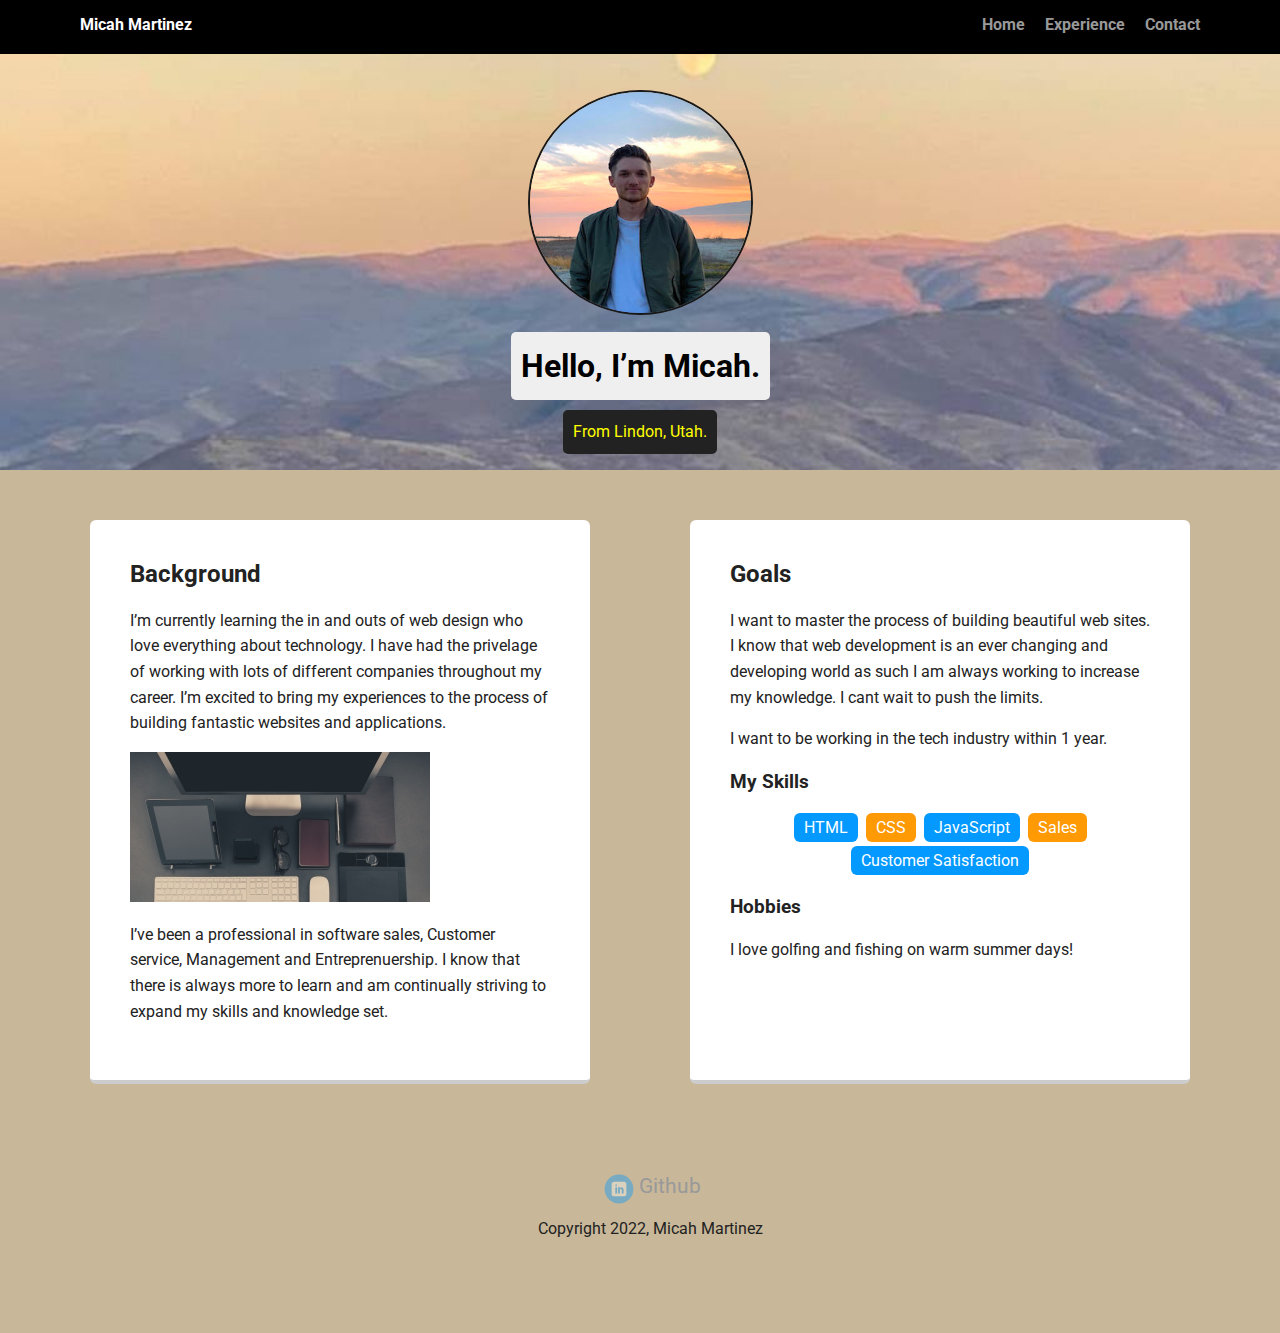
==== index.html @ f050472f "Tech Degree Project 1 Files" ====
<!doctype html>
<html lang="en">
<head>
  <meta charset="utf-8">
  <title>Micah Martinez's profile</title>
  <meta name="viewport" content="width=device-width, initial-scale=1.0">
  <link rel="stylesheet" href="styles.css">
  <link href="https://fonts.googleapis.com/css?family=Muli%7CRoboto:400,300,500,700,900" rel="stylesheet"></head>
  <body>

    <div class="main-nav">
       <nav>
        <ul class="nav">
          <li class="name">Micah Martinez</li>
          <li><a href="index.html">Home</a></li>
          <li><a href="experience.html" target="_blank">Experience</a></li>
          <li><a href="contact.html" target="_blank">Contact</a></li>
        </ul>
      </nav>
    </div>

    <header>
      <img src="images/micahpicture.jpg" alt="photo of Micah" class="profile-image">
      <h1 class="tag name">Hello, I’m Micah.</h1>
      <p class="tag location">From Lindon, Utah.</p>
    </header>

    <main class="flex">
      <div class="card"> 
        <section>
        <h2>Background</h2>
        <p>I’m currently learning the in and outs of web design who love everything about technology. I have had the privelage of working with lots of different companies throughout my career. I’m excited to bring my experiences to the process of building fantastic websites and applications.</p>

         <img src="images/tech.jpg" alt="body paragraph image">
        <p>I’ve been a professional in software sales, Customer service, Management and Entreprenuership. I know that there is always more to learn and am continually striving to expand my skills and knowledge set.</p>
      </section>
      </div>

      <div class="card">
        <section>
        <h2>Goals</h2>
        <p>I want to master the process of building beautiful web sites. I know that web development is an ever changing and developing world as such I am always working to increase my knowledge. I cant wait to push the limits.</p>
        <p>I want to be working in the tech industry within 1 year.</p>
      </section>
       
        <div> 
        <h3>    My Skills   </h3>

       </div>
       
        <ul class="skills">
          <li>HTML</li>
          <li>CSS</li>
          <li>JavaScript</li>
          <li>Sales</li>
          <li>Customer Satisfaction</li>
        </ul>

        <h3>Hobbies</h3>

         <p>I love golfing and fishing on warm summer days!</p>

      

      </div> 

    </main>
    <footer>
      <ul>
        <li><a href="https://www.linkedin.com/in/micah-martinez-1a220813b/" target="_blank" class="social linkedin">LinkedIn</a></li>
        <li><a href="https://github.com/micahnike" target="_blank" class="https://github.com/micahnike">Github</a></li>
      </ul>
      <p class="copyright">Copyright 2022, Micah Martinez</p>
    </footer>
  </body>
  </html>
---- styles.css ----
/* Global Layout Set-up */
* { 
  box-sizing: border-box;
}
  
body {
  margin: 0;
  padding: 0;
  text-align: center;
  font-family: 'Roboto', sans-serif;
  color: #222;
  background: #c8b899;
}
/* Link Styles */

a {
  text-decoration: none;
  color: #999;
}
a:hover {
  color: #6633ff;
}

/* Section Styles */

.main-nav {
  width: 100%;
  background: black;
  min-height: 30px;
  padding: 10px;
  position: fixed;
  text-align: center;
}
.nav {
  display: flex;
  justify-content: space-around;
  font-weight: 700;
  list-style-type: none;
  margin: 0 auto;
  padding: 0;
}

.nav .name {
    display: block;
    margin-right: auto;
    color: white;
}
.nav li {
  padding: 5px 10px 10px 10px;
}
.nav a {
  transition: all .5s;
}
.nav a:hover {
  color: white
}

header {
  text-align: center;
  background: url('images/opencountry.jpeg') no-repeat top center ;
  background-size: cover;
  overflow: hidden;
  padding-top: 40px;
}
header {
  line-height: 1.5;
}
header .profile-image {
  margin-top: 50px;
  width: 225px;
  height: 225px;
  border-radius: 55%;
  border: 2px solid rgb(25, 24, 24);
  transition: all .5s;
}
header .profile-image:hover {
  transform: scale(1.2) rotate(5deg);
}
.tag {
  background-color: #efefef;
  color: black;
  padding: 10px;
  border-radius: 5px;
  display: table;
  margin: 10px auto;
} 
.location {
  background-color: #222;
  color: yellow;
}
.card {
  margin: 30px;
  padding: 20px 40px 40px;
  max-width: 500px;
  text-align: left;
  background: #fff;
  border-bottom: 4px solid #ccc;
  border-radius: 6px;
  transition: all .5s;
}
.card:hover {
  border-color: #ff99ff;
}

ul.skills {
  padding: 0;
  text-align: center;
}

.skills li {
  border-radius: 6px;
  display: inline-block;
  background: #ff9904;
  color: white;
  padding: 5px 10px;
  margin: 2px;
}

.skills li:nth-child(odd) {
  background: #0399ff;
}

footer {
  width: 100%;
  min-height: 30px;
  padding: 20px 0 40px 20px;
}

footer .copyright {
  top: -8px;
  font-size: .75em;
}

footer ul {
  list-style-type: none;
  margin: 0;
  padding: 0;
}

footer ul li {
  display: inline-block;
}

a.social {
  display: inline-block;
  text-indent: -9999px;
  margin-left: 5px;
  width: 30px;
  height: 30px;
  background-size: 30px 30px;
  opacity: .4;
  transition: all .5s;
}
a.twitter {
  background-image: url(images/twitter.svg);
}
a.linkedin {
  background-image: url(images/linkedin.svg);
}
a.github {
  background-image: url(images/github.svg);
}
a.social:hover {
  opacity: 1;
}
.clearfix {
  clear: both;
}

/* Styles for larger screens */
@media screen and (min-width: 720px) {
  
  .flex {
      display: -ms-flexbox;      /* TWEENER - IE 10 */
      display: flex; 
      max-width: 1200px;
      -ms-flex-pack: distribute;
      justify-content: space-around;
      margin: 0 auto;
  }

  header {
    min-height: 470px;
  }

  .nav {
    max-width: 1200px;
    padding: 0 30px;
  }


  main {
    padding-top: 20px;
  }

  main p {
    line-height: 1.6em;
  }

  footer {
    font-size: 1.3em;
    max-width: 1200px;
    margin: 40px auto;
  }

}
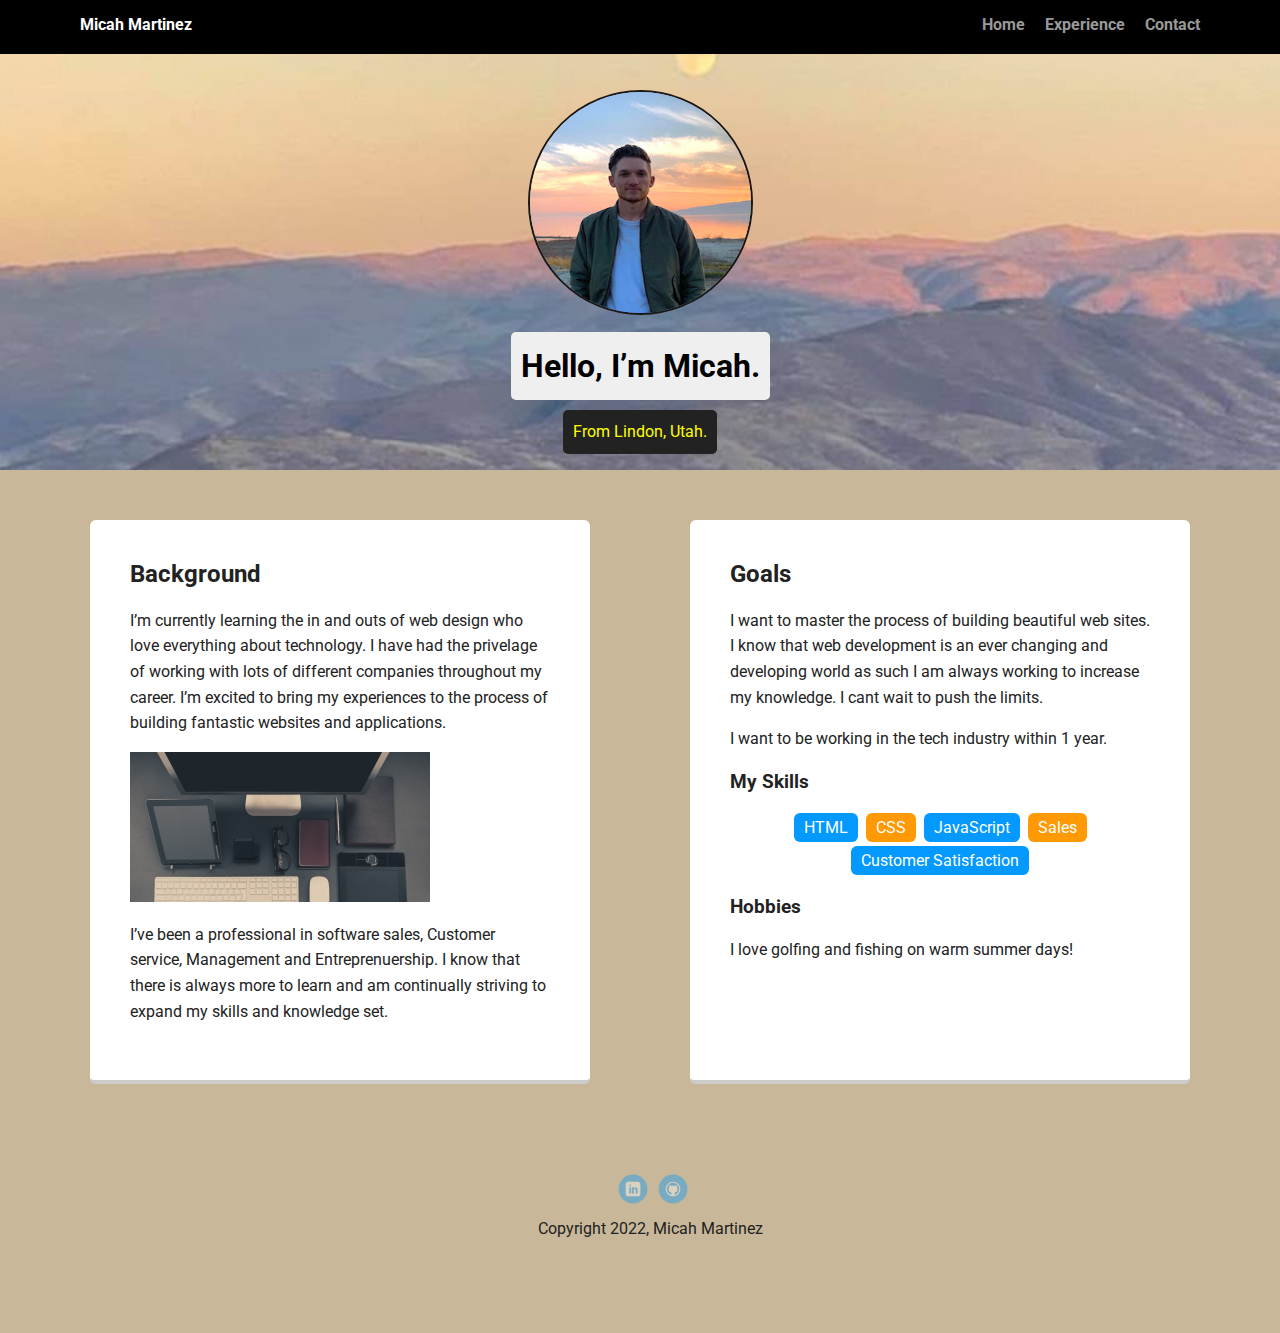
==== commit 45cf44bf: "Updates to project." ====
--- a/index.html
+++ b/index.html
@@ -13,8 +13,8 @@
         <ul class="nav">
           <li class="name">Micah Martinez</li>
           <li><a href="index.html">Home</a></li>
-          <li><a href="experience.html" target="_blank">Experience</a></li>
-          <li><a href="contact.html" target="_blank">Contact</a></li>
+          <li><a href="experience.html">Experience</a></li>
+          <li><a href="contact.html">Contact</a></li>
         </ul>
       </nav>
     </div>
@@ -68,7 +68,7 @@
     <footer>
       <ul>
         <li><a href="https://www.linkedin.com/in/micah-martinez-1a220813b/" target="_blank" class="social linkedin">LinkedIn</a></li>
-        <li><a href="https://github.com/micahnike" target="_blank" class="https://github.com/micahnike">Github</a></li>
+        <li><a href="https://github.com/micahnike" target="_blank" class="social github">Github</a></li>
       </ul>
       <p class="copyright">Copyright 2022, Micah Martinez</p>
     </footer>
